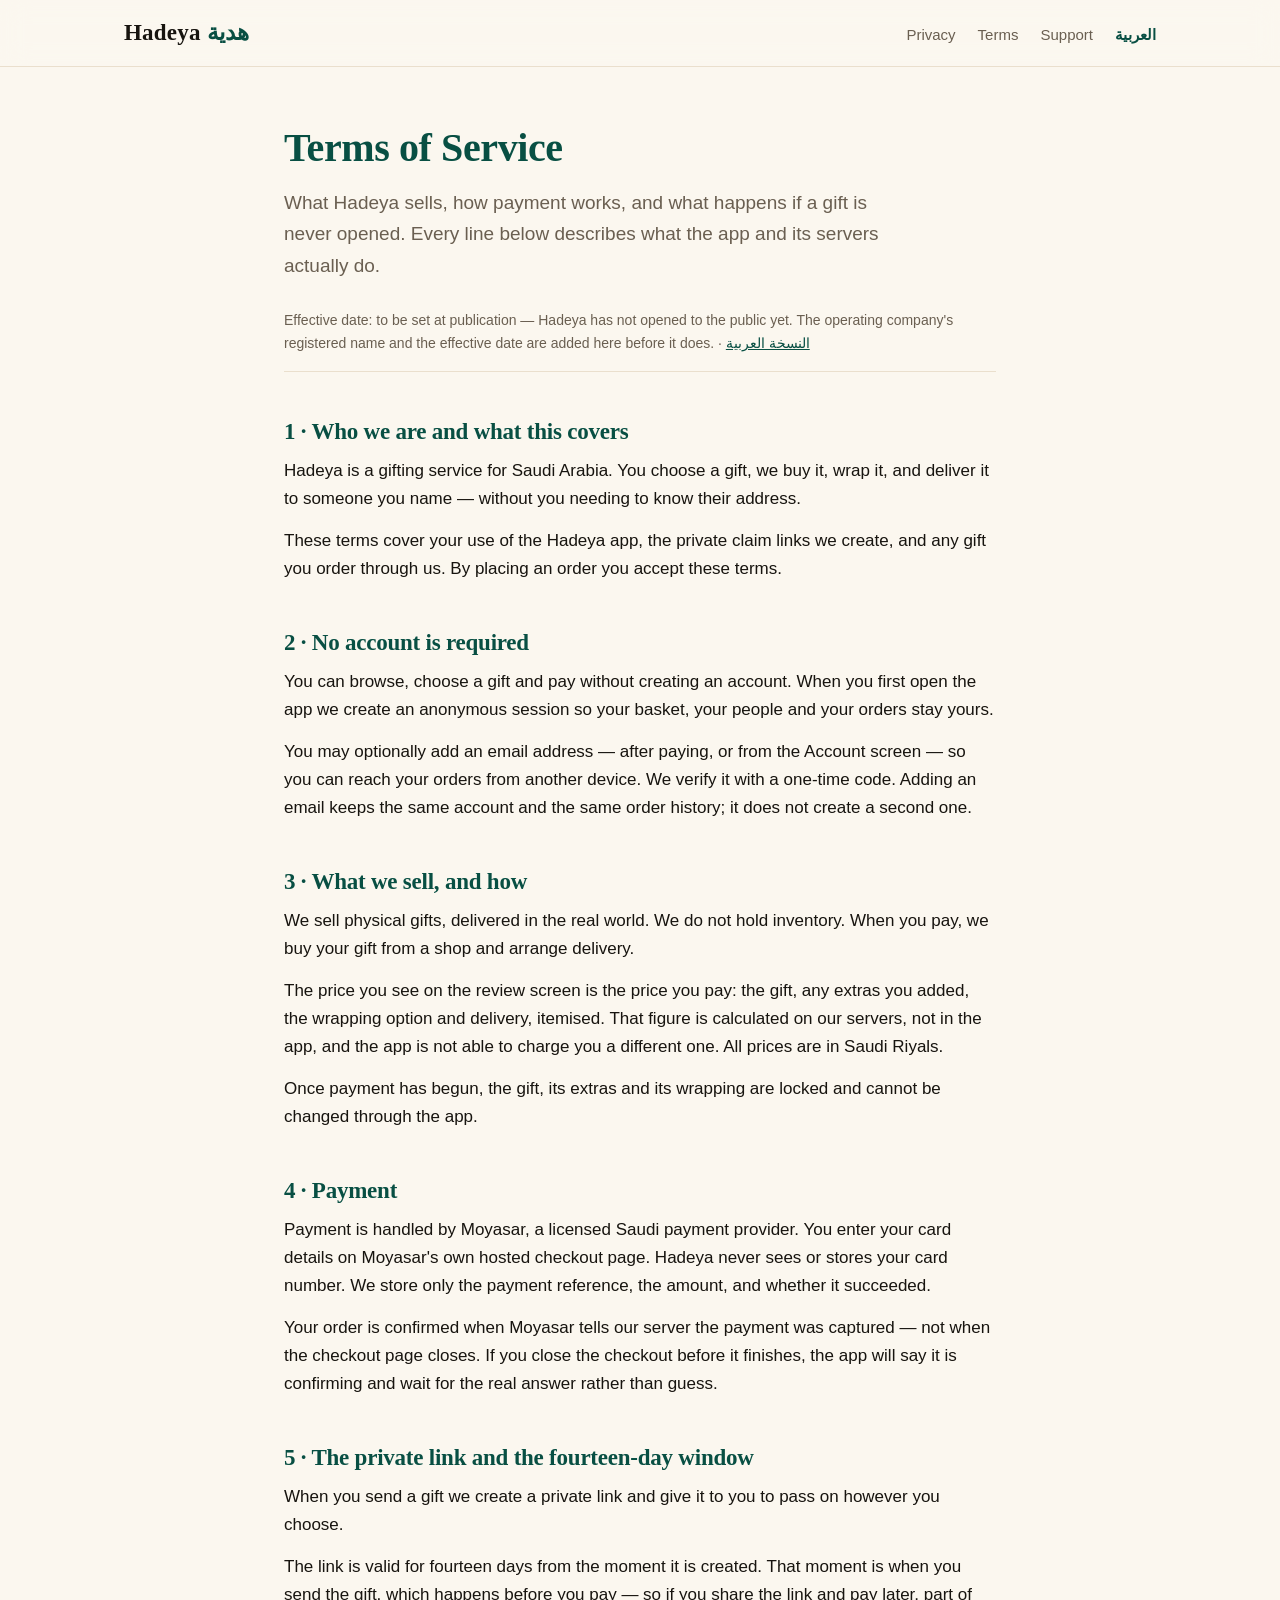
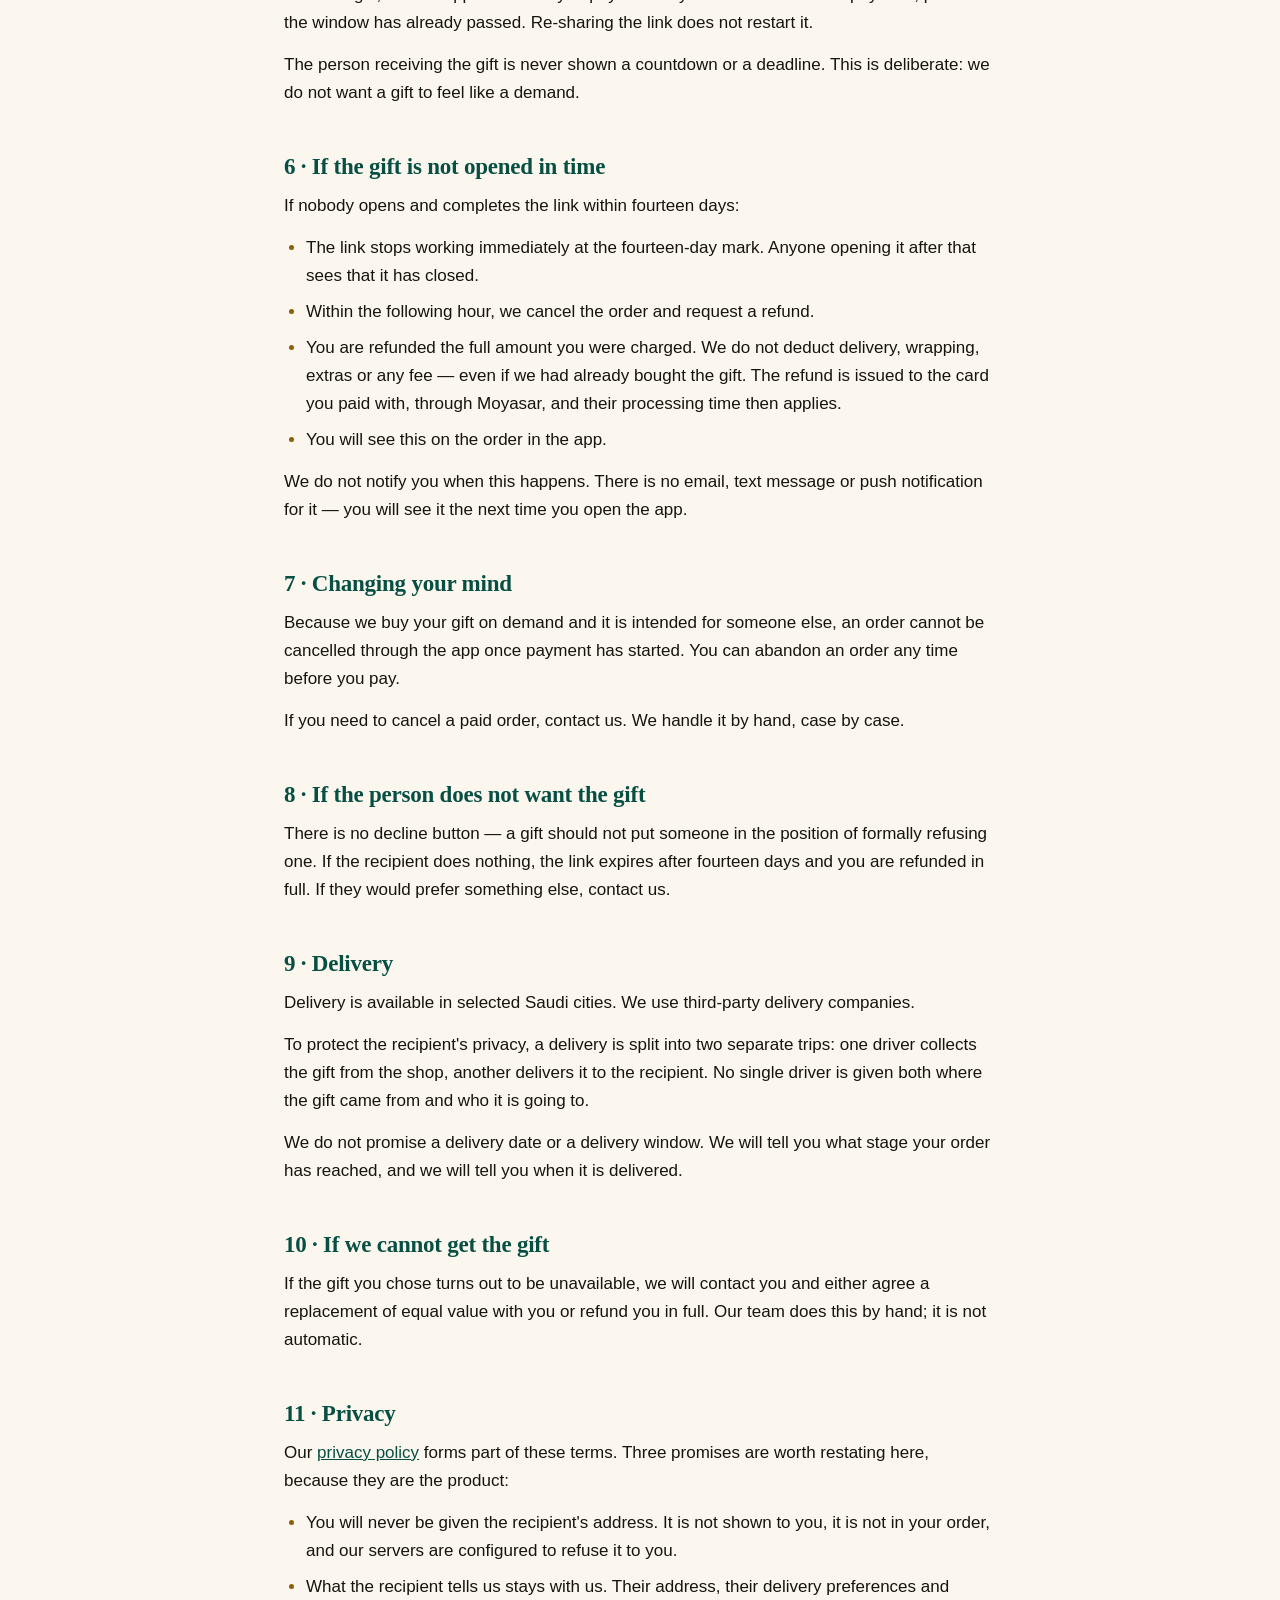
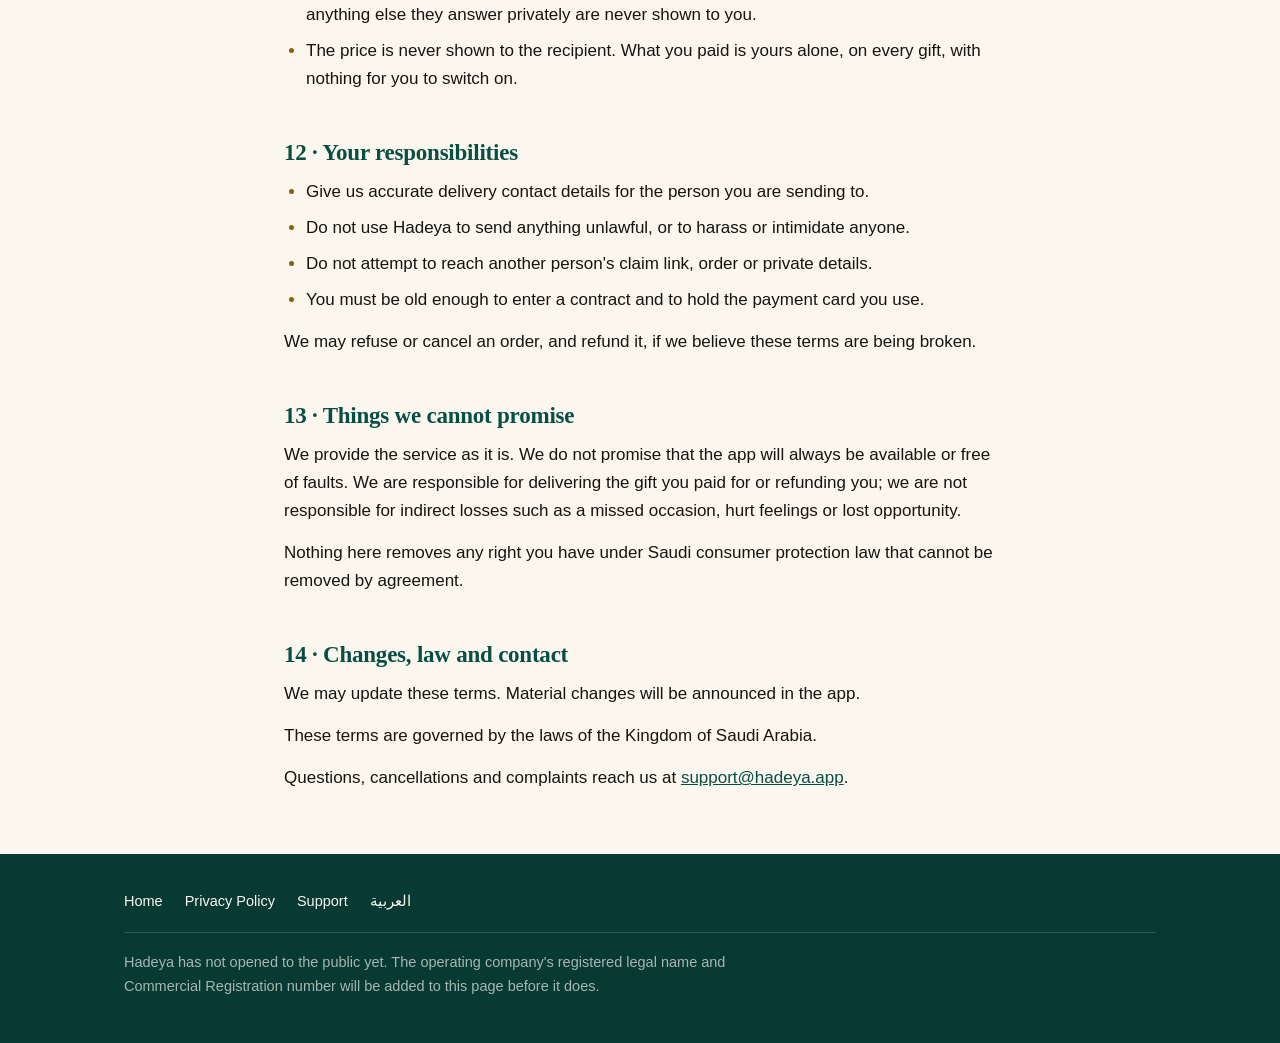
==== terms/index.html @ e58282f9 "Hadeya company site" ====
<!DOCTYPE html>
<html lang="en" dir="ltr">
<head>
<meta charset="utf-8">
<meta name="viewport" content="width=device-width, initial-scale=1">
<title>Terms of Service — Hadeya</title>
<meta name="description" content="What Hadeya sells, how payment works, and what happens if a gift is never opened.">
<link rel="stylesheet" href="/site.css">
<link rel="icon" href="/favicon.ico">
<link rel="alternate" hreflang="ar" href="/ar/terms/">
</head>
<body>
<header class="top">
  <div class="top-inner">
    <a class="brand" href="/">Hadeya <span class="ar-mark">هدية</span></a>
    <nav class="site-nav">
      <a href="/privacy/">Privacy</a>
      <a href="/terms/">Terms</a>
      <a href="/support/">Support</a>
      <a class="lang" href="/ar/terms/" lang="ar" dir="rtl">العربية</a>
    </nav>
  </div>
</header>

<main>
  <h1>Terms of Service</h1>
  <p class="lede">What Hadeya sells, how payment works, and what happens if a gift is never opened. Every line below describes what the app and its servers actually do.</p>
  <p class="doc-meta">Effective date: to be set at publication — Hadeya has not opened to the public yet. The operating company's registered name and the effective date are added here before it does. · <a href="/ar/terms/" lang="ar" dir="rtl">النسخة العربية</a></p>

  <h2>1 · Who we are and what this covers</h2>
  <p>Hadeya is a gifting service for Saudi Arabia. You choose a gift, we buy it, wrap it, and deliver it to someone you name — without you needing to know their address.</p>
  <p>These terms cover your use of the Hadeya app, the private claim links we create, and any gift you order through us. By placing an order you accept these terms.</p>

  <h2>2 · No account is required</h2>
  <p>You can browse, choose a gift and pay without creating an account. When you first open the app we create an anonymous session so your basket, your people and your orders stay yours.</p>
  <p>You may optionally add an email address — after paying, or from the Account screen — so you can reach your orders from another device. We verify it with a one-time code. Adding an email keeps the same account and the same order history; it does not create a second one.</p>

  <h2>3 · What we sell, and how</h2>
  <p>We sell physical gifts, delivered in the real world. We do not hold inventory. When you pay, we buy your gift from a shop and arrange delivery.</p>
  <p>The price you see on the review screen is the price you pay: the gift, any extras you added, the wrapping option and delivery, itemised. That figure is calculated on our servers, not in the app, and the app is not able to charge you a different one. All prices are in Saudi Riyals.</p>
  <p>Once payment has begun, the gift, its extras and its wrapping are locked and cannot be changed through the app.</p>

  <h2>4 · Payment</h2>
  <p>Payment is handled by Moyasar, a licensed Saudi payment provider. You enter your card details on Moyasar's own hosted checkout page. Hadeya never sees or stores your card number. We store only the payment reference, the amount, and whether it succeeded.</p>
  <p>Your order is confirmed when Moyasar tells our server the payment was captured — not when the checkout page closes. If you close the checkout before it finishes, the app will say it is confirming and wait for the real answer rather than guess.</p>

  <h2>5 · The private link and the fourteen-day window</h2>
  <p>When you send a gift we create a private link and give it to you to pass on however you choose.</p>
  <p>The link is valid for fourteen days from the moment it is created. That moment is when you send the gift, which happens before you pay — so if you share the link and pay later, part of the window has already passed. Re-sharing the link does not restart it.</p>
  <p>The person receiving the gift is never shown a countdown or a deadline. This is deliberate: we do not want a gift to feel like a demand.</p>

  <h2>6 · If the gift is not opened in time</h2>
  <p>If nobody opens and completes the link within fourteen days:</p>
  <ul>
    <li>The link stops working immediately at the fourteen-day mark. Anyone opening it after that sees that it has closed.</li>
    <li>Within the following hour, we cancel the order and request a refund.</li>
    <li>You are refunded the full amount you were charged. We do not deduct delivery, wrapping, extras or any fee — even if we had already bought the gift. The refund is issued to the card you paid with, through Moyasar, and their processing time then applies.</li>
    <li>You will see this on the order in the app.</li>
  </ul>
  <p>We do not notify you when this happens. There is no email, text message or push notification for it — you will see it the next time you open the app.</p>

  <h2>7 · Changing your mind</h2>
  <p>Because we buy your gift on demand and it is intended for someone else, an order cannot be cancelled through the app once payment has started. You can abandon an order any time before you pay.</p>
  <p>If you need to cancel a paid order, contact us. We handle it by hand, case by case.</p>

  <h2>8 · If the person does not want the gift</h2>
  <p>There is no decline button — a gift should not put someone in the position of formally refusing one. If the recipient does nothing, the link expires after fourteen days and you are refunded in full. If they would prefer something else, contact us.</p>

  <h2>9 · Delivery</h2>
  <p>Delivery is available in selected Saudi cities. We use third-party delivery companies.</p>
  <p>To protect the recipient's privacy, a delivery is split into two separate trips: one driver collects the gift from the shop, another delivers it to the recipient. No single driver is given both where the gift came from and who it is going to.</p>
  <p>We do not promise a delivery date or a delivery window. We will tell you what stage your order has reached, and we will tell you when it is delivered.</p>

  <h2>10 · If we cannot get the gift</h2>
  <p>If the gift you chose turns out to be unavailable, we will contact you and either agree a replacement of equal value with you or refund you in full. Our team does this by hand; it is not automatic.</p>

  <h2>11 · Privacy</h2>
  <p>Our <a href="/privacy/">privacy policy</a> forms part of these terms. Three promises are worth restating here, because they are the product:</p>
  <ul>
    <li>You will never be given the recipient's address. It is not shown to you, it is not in your order, and our servers are configured to refuse it to you.</li>
    <li>What the recipient tells us stays with us. Their address, their delivery preferences and anything else they answer privately are never shown to you.</li>
    <li>The price is never shown to the recipient. What you paid is yours alone, on every gift, with nothing for you to switch on.</li>
  </ul>

  <h2>12 · Your responsibilities</h2>
  <ul>
    <li>Give us accurate delivery contact details for the person you are sending to.</li>
    <li>Do not use Hadeya to send anything unlawful, or to harass or intimidate anyone.</li>
    <li>Do not attempt to reach another person's claim link, order or private details.</li>
    <li>You must be old enough to enter a contract and to hold the payment card you use.</li>
  </ul>
  <p>We may refuse or cancel an order, and refund it, if we believe these terms are being broken.</p>

  <h2>13 · Things we cannot promise</h2>
  <p>We provide the service as it is. We do not promise that the app will always be available or free of faults. We are responsible for delivering the gift you paid for or refunding you; we are not responsible for indirect losses such as a missed occasion, hurt feelings or lost opportunity.</p>
  <p>Nothing here removes any right you have under Saudi consumer protection law that cannot be removed by agreement.</p>

  <h2>14 · Changes, law and contact</h2>
  <p>We may update these terms. Material changes will be announced in the app.</p>
  <p>These terms are governed by the laws of the Kingdom of Saudi Arabia.</p>
  <p>Questions, cancellations and complaints reach us at <a href="mailto:support@hadeya.app?subject=Hadeya%20%E2%80%94%20a%20question%20about%20the%20privacy%20policy%20or%20the%20terms">support@hadeya.app</a>.</p>
</main>

<footer>
  <div class="foot-inner">
    <nav>
      <a href="/">Home</a>
      <a href="/privacy/">Privacy Policy</a>
      <a href="/support/">Support</a>
      <a href="/ar/terms/" lang="ar" dir="rtl">العربية</a>
    </nav>
    <p class="legal-pending">Hadeya has not opened to the public yet. The operating company's registered legal name and Commercial Registration number will be added to this page before it does.</p>
  </div>
</footer>
</body>
</html>
---- site.css ----
/* Hadeya — company site stylesheet.
   Palette mirrors app/src/ui/tokens/colors.ts (the app's single source of color truth):
   ivory #FBF7EF · paper #FFFDF8 · ink #17140F · green #084F43 · green-deep #063A32 ·
   gold #D49A2A · on-gold #402C04 · deep-gold text #8A5F08 · moonlight #EFE3C0 ·
   wrap Signature cream #F3E9D2 × deep-gold ribbon #B98A36.
   Gold appears ONLY on the one primary action per page (gold role rule).
   No pure #FFFFFF surfaces. No external fonts, no scripts, no tracking.
   Logical properties throughout so the same sheet serves LTR and RTL. */

:root {
  --bg: #fbf7ef;          /* ivory  — app `background` (light) */
  --surface: #fffdf8;     /* paper  — app `surface` */
  --sunken: #f3ecdd;
  --ink: #17140f;
  --muted: #6a5f51;
  --line: #eadfcd;
  --line-strong: #dbcbaf;
  --green: #084f43;
  --green-deep: #063a32;
  --green-soft: #d9f2df;
  --gold: #d49a2a;
  --gold-pressed: #b98a36;
  --on-gold: #402c04;
  --gold-text: #8a5f08;   /* small gold-colored text on light fills */
  --moonlight: #efe3c0;   /* reveal-only pale cream-gold — content, never the action gold */
  --wrap-box: #f3e9d2;    /* wrap Signature: cream box */
  --wrap-ribbon: #b98a36; /* wrap Signature: deep-gold ribbon */
  --header-veil: rgba(251, 247, 239, 0.88);
  --stage: var(--green);
  --stage-deep: var(--green-deep);
  --on-stage: #fbf7ef;
  --on-stage-soft: rgba(251, 247, 239, 0.84);
  --on-stage-faint: rgba(251, 247, 239, 0.66);
  --stage-line: rgba(251, 247, 239, 0.16);
  --shadow-soft: 0 1px 2px rgba(23, 20, 15, 0.04), 0 12px 32px rgba(23, 20, 15, 0.06);
  --shadow-stage: 0 24px 60px rgba(6, 58, 50, 0.22);
  --serif: Georgia, "Times New Roman", serif;
  --sans: -apple-system, BlinkMacSystemFont, "Segoe UI", Roboto, "Helvetica Neue",
    Arial, "Noto Sans Arabic", "Segoe UI Arabic", sans-serif;
}

@media (prefers-color-scheme: dark) {
  :root {
    --bg: #141210;
    --surface: #1e1b16;
    --sunken: #100e0c;
    --ink: #fbf7ef;
    --muted: #b7ac9a;
    --line: #322c22;
    --line-strong: #453d30;
    --green: #5bc2a2;
    --green-deep: #084f43;
    --green-soft: #163229;
    --gold: #e3b24c;
    --gold-pressed: #c99b36;
    --on-gold: #2a1d04;
    --gold-text: #e3b24c;
    --moonlight: #f0e6c8;
    --wrap-box: #efe3c0;
    --wrap-ribbon: #b98a36;
    --header-veil: rgba(20, 18, 16, 0.88);
    --stage: #084f43;        /* the stage keeps the deep brand green in the dark */
    --stage-deep: #063a32;
    --on-stage: #fbf7ef;
    --on-stage-soft: rgba(251, 247, 239, 0.84);
    --on-stage-faint: rgba(251, 247, 239, 0.66);
    --stage-line: rgba(251, 247, 239, 0.16);
    --shadow-soft: 0 1px 2px rgba(0, 0, 0, 0.3), 0 12px 32px rgba(0, 0, 0, 0.25);
    --shadow-stage: 0 24px 60px rgba(0, 0, 0, 0.45);
  }
}

* { box-sizing: border-box; }

html {
  height: 100%;
  scroll-behavior: smooth;
}

@media (prefers-reduced-motion: reduce) {
  html { scroll-behavior: auto; }
  *, *::before, *::after { transition-duration: 0.01ms !important; }
}

body {
  margin: 0;
  min-height: 100vh;
  display: flex;
  flex-direction: column;
  background: var(--bg);
  color: var(--ink);
  font-family: var(--sans);
  font-size: 17px;
  line-height: 1.65;
  -webkit-font-smoothing: antialiased;
  text-rendering: optimizeLegibility;
}

::selection { background: var(--green-soft); color: var(--ink); }

a { color: var(--green); }

a:focus-visible,
button:focus-visible {
  outline: 2px solid var(--green);
  outline-offset: 3px;
  border-radius: 4px;
}

/* ---------- header ---------- */

.top {
  position: sticky;
  top: 0;
  z-index: 30;
  background: var(--header-veil);
  -webkit-backdrop-filter: blur(14px);
  backdrop-filter: blur(14px);
  border-bottom: 1px solid var(--line);
}

.top-inner {
  max-width: 1080px;
  margin: 0 auto;
  padding: 14px 24px;
  display: flex;
  align-items: baseline;
  justify-content: space-between;
  gap: 16px;
  flex-wrap: wrap;
}

.brand {
  text-decoration: none;
  color: var(--ink);
  font-family: var(--serif);
  font-size: 23px;
  font-weight: 600;
  letter-spacing: 0.01em;
}

.brand .ar-mark {
  color: var(--green);
  font-weight: 600;
}

nav.site-nav {
  display: flex;
  gap: 22px;
  align-items: baseline;
  flex-wrap: wrap;
}

nav.site-nav a {
  color: var(--muted);
  text-decoration: none;
  font-size: 15px;
  transition: color 180ms ease;
}

nav.site-nav a:hover,
nav.site-nav a:focus-visible {
  color: var(--green);
}

nav.site-nav a.lang {
  color: var(--green);
  font-weight: 600;
}

/* ---------- document layout (legal pages) ---------- */

main {
  max-width: 760px;
  margin: 0 auto;
  padding: 56px 24px 48px;
}

h1, h2, h3 {
  font-family: var(--serif);
  font-weight: 600;
  color: var(--green);
  line-height: 1.25;
  letter-spacing: -0.01em;
}

h1 { font-size: clamp(30px, 4.5vw, 40px); margin: 0 0 14px; }
h2 { font-size: 23px; margin: 46px 0 10px; }
h3 { font-size: 18px; margin: 28px 0 8px; }

p { margin: 0 0 14px; }

.lede {
  font-size: 19px;
  color: var(--muted);
  margin-bottom: 28px;
  max-width: 60ch;
}

ul, ol { padding-inline-start: 22px; margin: 0 0 14px; }
li { margin-bottom: 8px; }
li::marker { color: var(--gold-text); }

hr {
  border: none;
  border-top: 1px solid var(--line);
  margin: 40px 0;
}

.doc-meta {
  font-size: 14px;
  color: var(--muted);
  border-bottom: 1px solid var(--line);
  padding-bottom: 16px;
  margin-bottom: 8px;
}

.card {
  background: var(--surface);
  border: 1px solid var(--line);
  border-radius: 18px;
  padding: 24px 26px;
  margin: 24px 0;
  box-shadow: var(--shadow-soft);
}

.card h2, .card h3 { margin-top: 0; }

/* Pending-detail placeholder — template voice, visibly unfinished on purpose. */
.placeholder {
  border: 1px dashed var(--line-strong);
  border-radius: 12px;
  background: var(--sunken);
  color: var(--muted);
  font-size: 15px;
  padding: 16px 20px;
  margin: 16px 0;
}

.contact-line {
  font-size: 15px;
  color: var(--muted);
  letter-spacing: 0.01em;
}

[dir="rtl"] .contact-line { text-align: right; }

/* The single gold action per page. */
.btn-gold {
  display: inline-block;
  background: var(--gold);
  color: var(--on-gold);
  font-weight: 600;
  font-size: 16px;
  text-decoration: none;
  padding: 14px 30px;
  border-radius: 999px;
  margin: 6px 0 10px;
  box-shadow: 0 1px 2px rgba(64, 44, 4, 0.18), 0 8px 24px rgba(212, 154, 42, 0.28);
  transition: background 180ms ease, box-shadow 180ms ease;
}

.btn-gold:hover,
.btn-gold:focus-visible {
  background: var(--gold-pressed);
  box-shadow: 0 1px 2px rgba(64, 44, 4, 0.18), 0 4px 14px rgba(212, 154, 42, 0.24);
}

/* ---------- home page ---------- */

main.home {
  max-width: none;
  padding: 0;
}

.wrap {
  max-width: 1080px;
  margin: 0 auto;
  padding-inline: 24px;
}

/* hero */

.hero {
  padding-block: clamp(48px, 8vw, 96px) clamp(40px, 6vw, 72px);
  display: grid;
  grid-template-columns: minmax(0, 1.05fr) minmax(0, 0.95fr);
  gap: clamp(32px, 5vw, 64px);
  align-items: center;
}

.eyebrow {
  font-size: 13px;
  font-weight: 600;
  letter-spacing: 0.14em;
  text-transform: uppercase;
  color: var(--gold-text);
  margin: 0 0 16px;
}

[dir="rtl"] .eyebrow { letter-spacing: 0.04em; }

.hero h1 {
  font-size: clamp(36px, 5vw, 54px);
  line-height: 1.12;
  letter-spacing: -0.015em;
  margin: 0 0 18px;
}

.hero .lede {
  font-size: clamp(18px, 2vw, 20px);
  margin-bottom: 30px;
}

.hero-cta {
  display: flex;
  align-items: center;
  gap: 20px;
  flex-wrap: wrap;
  margin-bottom: 14px;
}

.hero-cta .btn-gold { margin: 0; }

.soon-note {
  font-size: 15px;
  color: var(--muted);
  margin: 0;
}

.cities-line {
  display: flex;
  align-items: center;
  gap: 10px;
  font-size: 15px;
  color: var(--muted);
  margin: 18px 0 0;
}

.city-chip {
  display: inline-block;
  background: var(--sunken);
  border: 1px solid var(--line);
  color: var(--green);
  font-size: 14px;
  font-weight: 600;
  border-radius: 999px;
  padding: 4px 14px;
}

/* the gift stage — deep-green panel, wrapped-gift mark as the subject */

.hero-stage {
  background: radial-gradient(120% 100% at 50% 0%, var(--stage) 0%, var(--stage-deep) 100%);
  border-radius: 28px;
  padding: clamp(32px, 4vw, 52px) 32px;
  text-align: center;
  box-shadow: var(--shadow-stage);
}

.hero-stage svg {
  display: block;
  width: min(240px, 60%);
  height: auto;
  margin: 0 auto 22px;
}

.stage-caption {
  font-family: var(--serif);
  font-size: 19px;
  color: var(--moonlight);
  margin: 0 0 6px;
}

.stage-sub {
  font-size: 14.5px;
  color: var(--on-stage-faint);
  margin: 0;
}

/* sections */

.section { padding-block: clamp(36px, 5vw, 56px); }

.section-head { max-width: 640px; margin-bottom: 32px; }
.section-head h2 { font-size: clamp(26px, 3vw, 32px); margin: 0 0 10px; }
.section-head p { color: var(--muted); margin: 0; }

.how-grid {
  display: grid;
  grid-template-columns: repeat(auto-fit, minmax(230px, 1fr));
  gap: 16px;
}

.step-card {
  background: var(--surface);
  border: 1px solid var(--line);
  border-radius: 20px;
  padding: 26px 24px;
  box-shadow: var(--shadow-soft);
}

.step-num {
  width: 38px;
  height: 38px;
  border-radius: 50%;
  border: 1px solid var(--line-strong);
  background: var(--sunken);
  color: var(--green);
  font-family: var(--serif);
  font-size: 18px;
  display: flex;
  align-items: center;
  justify-content: center;
  margin-bottom: 16px;
}

.step-card h3 { margin: 0 0 8px; font-size: 18.5px; }
.step-card p { margin: 0; font-size: 15.5px; color: var(--muted); }

/* promises — deep-green panel */

.promises {
  background: radial-gradient(140% 120% at 50% -20%, var(--stage) 0%, var(--stage-deep) 100%);
  border-radius: 28px;
  padding: clamp(32px, 4.5vw, 56px);
  color: var(--on-stage);
  box-shadow: var(--shadow-stage);
}

.promises .section-head { margin-bottom: 28px; }
.promises .section-head h2 { color: var(--moonlight); }
.promises .section-head p { color: var(--on-stage-soft); }

.promise-grid {
  display: grid;
  grid-template-columns: repeat(auto-fit, minmax(230px, 1fr));
  gap: 28px;
}

.promise h3 {
  color: var(--moonlight);
  font-size: 19px;
  margin: 0 0 8px;
  padding-top: 14px;
  border-top: 1px solid var(--stage-line);
}

.promise p { margin: 0; font-size: 15.5px; color: var(--on-stage-soft); }

/* the app */

.app-card {
  background: var(--surface);
  border: 1px solid var(--line);
  border-radius: 24px;
  padding: clamp(28px, 4vw, 44px);
  box-shadow: var(--shadow-soft);
  display: grid;
  grid-template-columns: minmax(0, 1.4fr) minmax(0, 1fr);
  gap: clamp(24px, 4vw, 48px);
  align-items: center;
}

.app-card h2 { margin: 0 0 12px; font-size: clamp(24px, 3vw, 30px); }
.app-card p { color: var(--muted); margin: 0 0 12px; }
.app-card p:last-child { margin-bottom: 0; }

.app-facts { border-inline-start: 1px solid var(--line); padding-inline-start: clamp(24px, 3vw, 40px); }

.app-facts dt {
  font-size: 13px;
  font-weight: 600;
  letter-spacing: 0.1em;
  text-transform: uppercase;
  color: var(--gold-text);
  margin-bottom: 4px;
}

[dir="rtl"] .app-facts dt { letter-spacing: 0.03em; }

.app-facts dd {
  margin: 0 0 18px;
  font-size: 16px;
  color: var(--ink);
}

.app-facts dd:last-child { margin-bottom: 0; }

/* contact close */

.contact-close {
  text-align: center;
  padding-block: clamp(40px, 6vw, 72px);
}

.contact-close h2 { margin: 0 0 10px; font-size: clamp(24px, 3vw, 30px); }
.contact-close p { color: var(--muted); margin: 0 0 6px; }

.contact-close .mail-link {
  font-family: var(--serif);
  font-size: 21px;
  color: var(--green);
  text-decoration-thickness: 1px;
  text-underline-offset: 4px;
}

/* ---------- 404 ---------- */

main.notfound {
  text-align: center;
  padding-block: clamp(72px, 12vw, 140px);
}

main.notfound .lede { margin-inline: auto; }

/* ---------- footer ---------- */

footer {
  background: var(--stage-deep);
  color: var(--on-stage-faint);
  margin-top: auto; /* short pages: footer sits at the viewport bottom */
}

.foot-inner {
  max-width: 1080px;
  margin: 0 auto;
  padding: 36px 24px 44px;
  font-size: 14.5px;
}

.foot-inner nav {
  display: flex;
  gap: 22px;
  flex-wrap: wrap;
  margin-bottom: 18px;
  padding-bottom: 18px;
  border-bottom: 1px solid var(--stage-line);
}

.foot-inner a {
  color: var(--on-stage);
  text-decoration: none;
  transition: color 180ms ease;
}

.foot-inner a:hover,
.foot-inner a:focus-visible { color: var(--moonlight); outline-color: var(--moonlight); }

.legal-pending { max-width: 640px; margin: 0; }

/* ---------- responsive ---------- */

@media (max-width: 860px) {
  .hero { grid-template-columns: 1fr; }
  .hero-stage { order: -1; }
  .hero-stage svg { width: min(180px, 48%); margin-bottom: 16px; }
  .app-card { grid-template-columns: 1fr; }
  .app-facts {
    border-inline-start: none;
    border-top: 1px solid var(--line);
    padding-inline-start: 0;
    padding-top: 22px;
  }
}
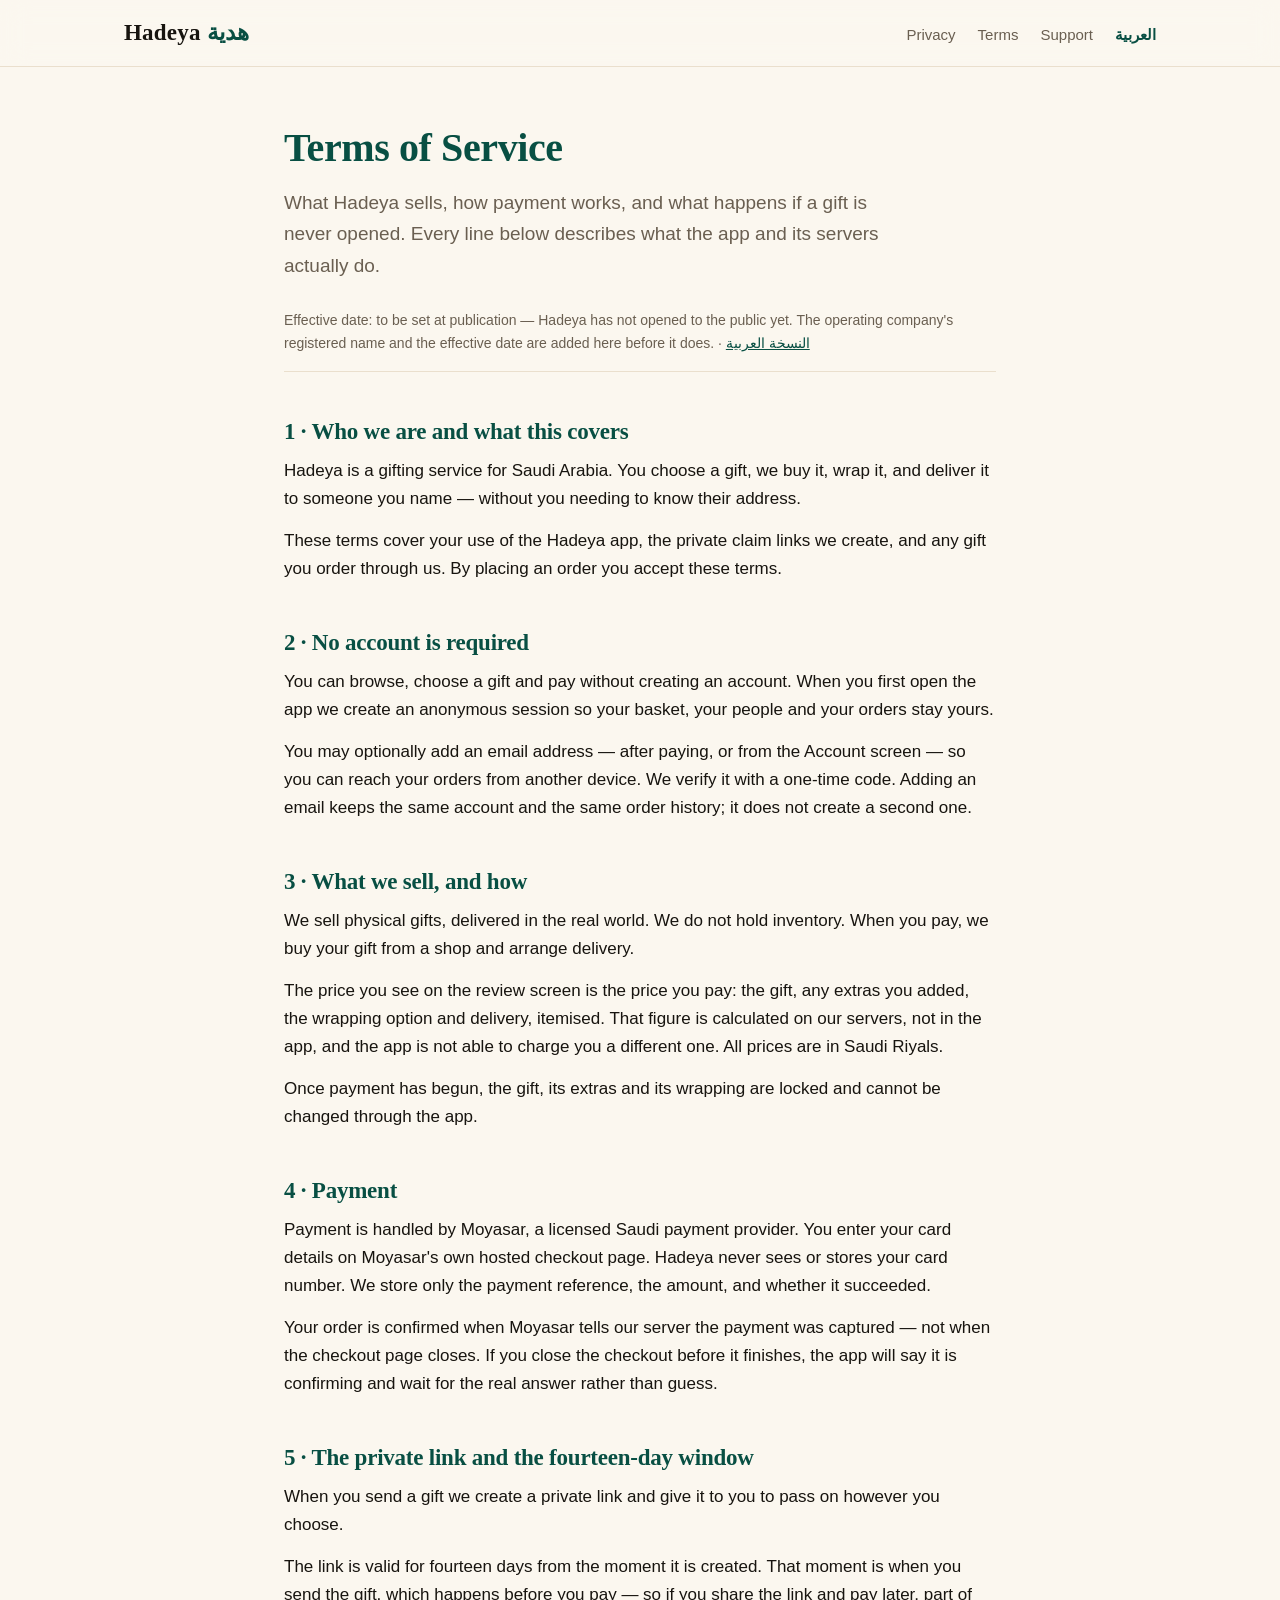
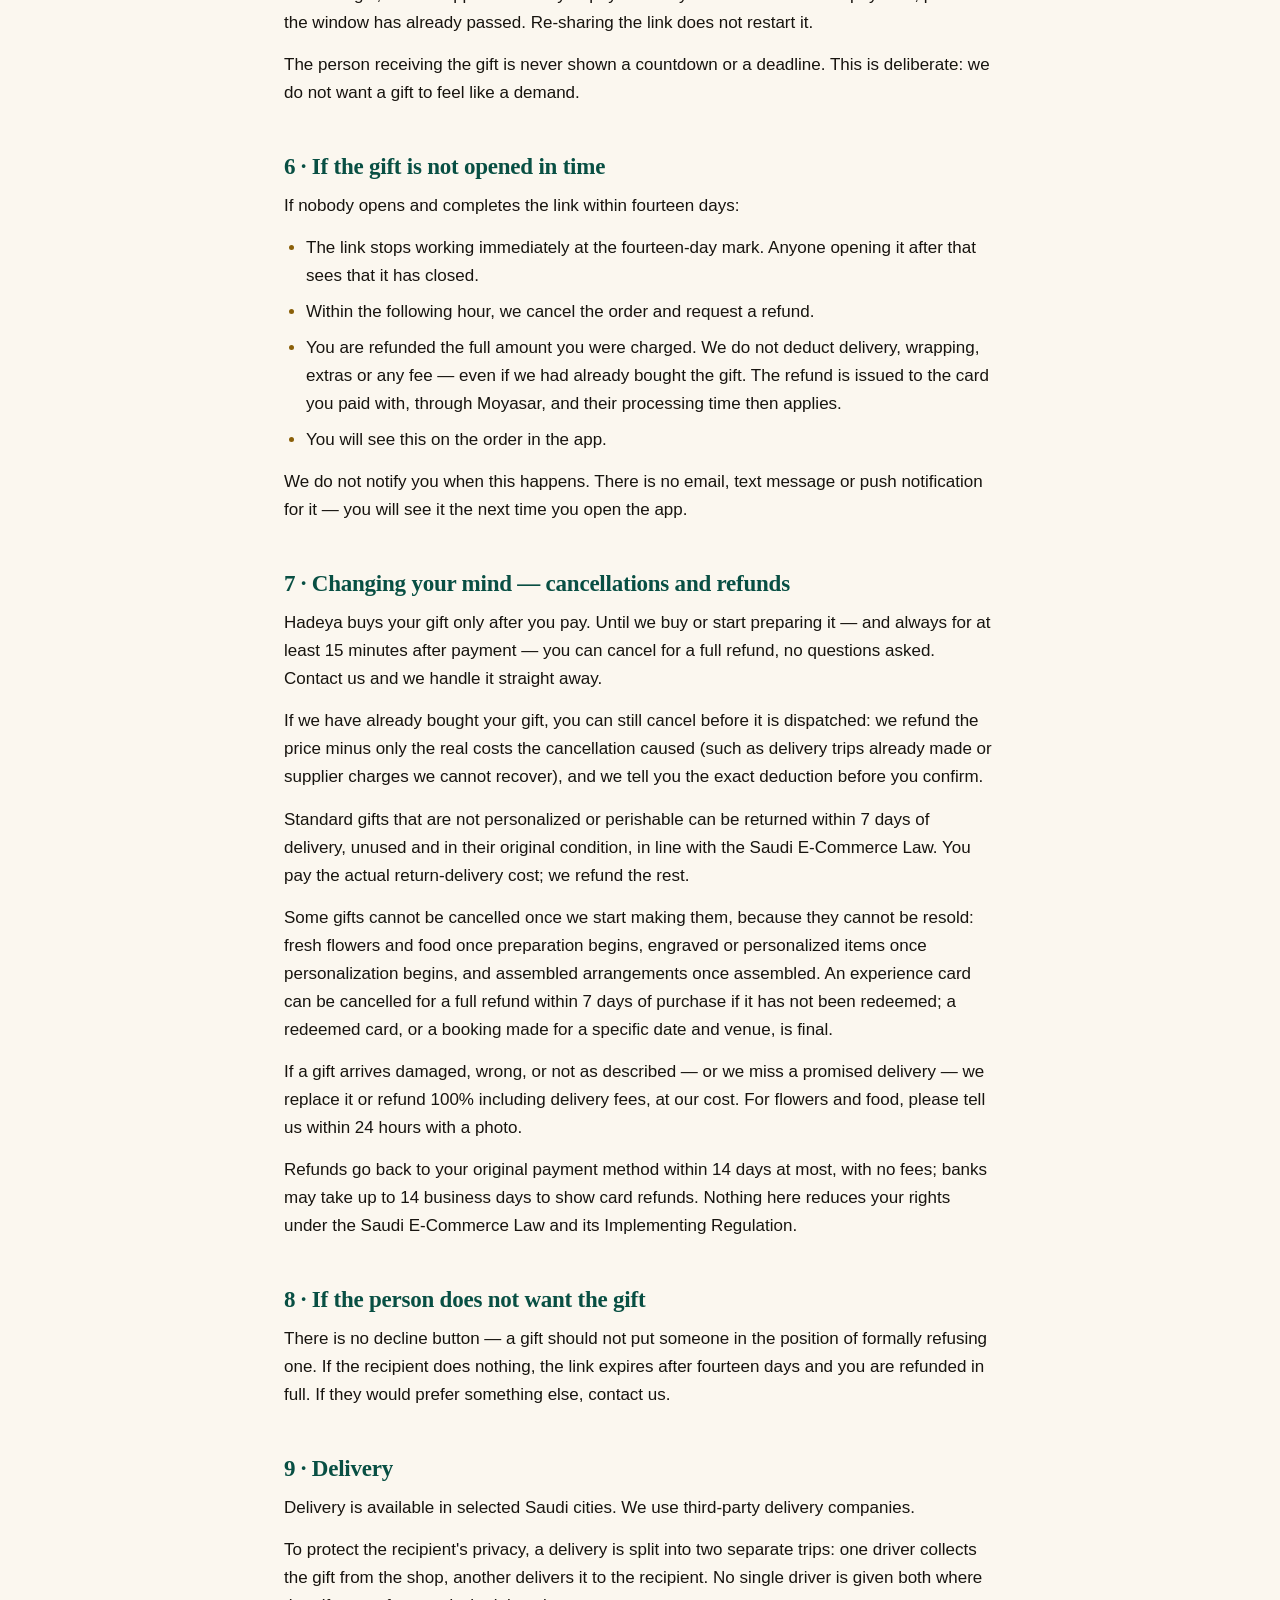
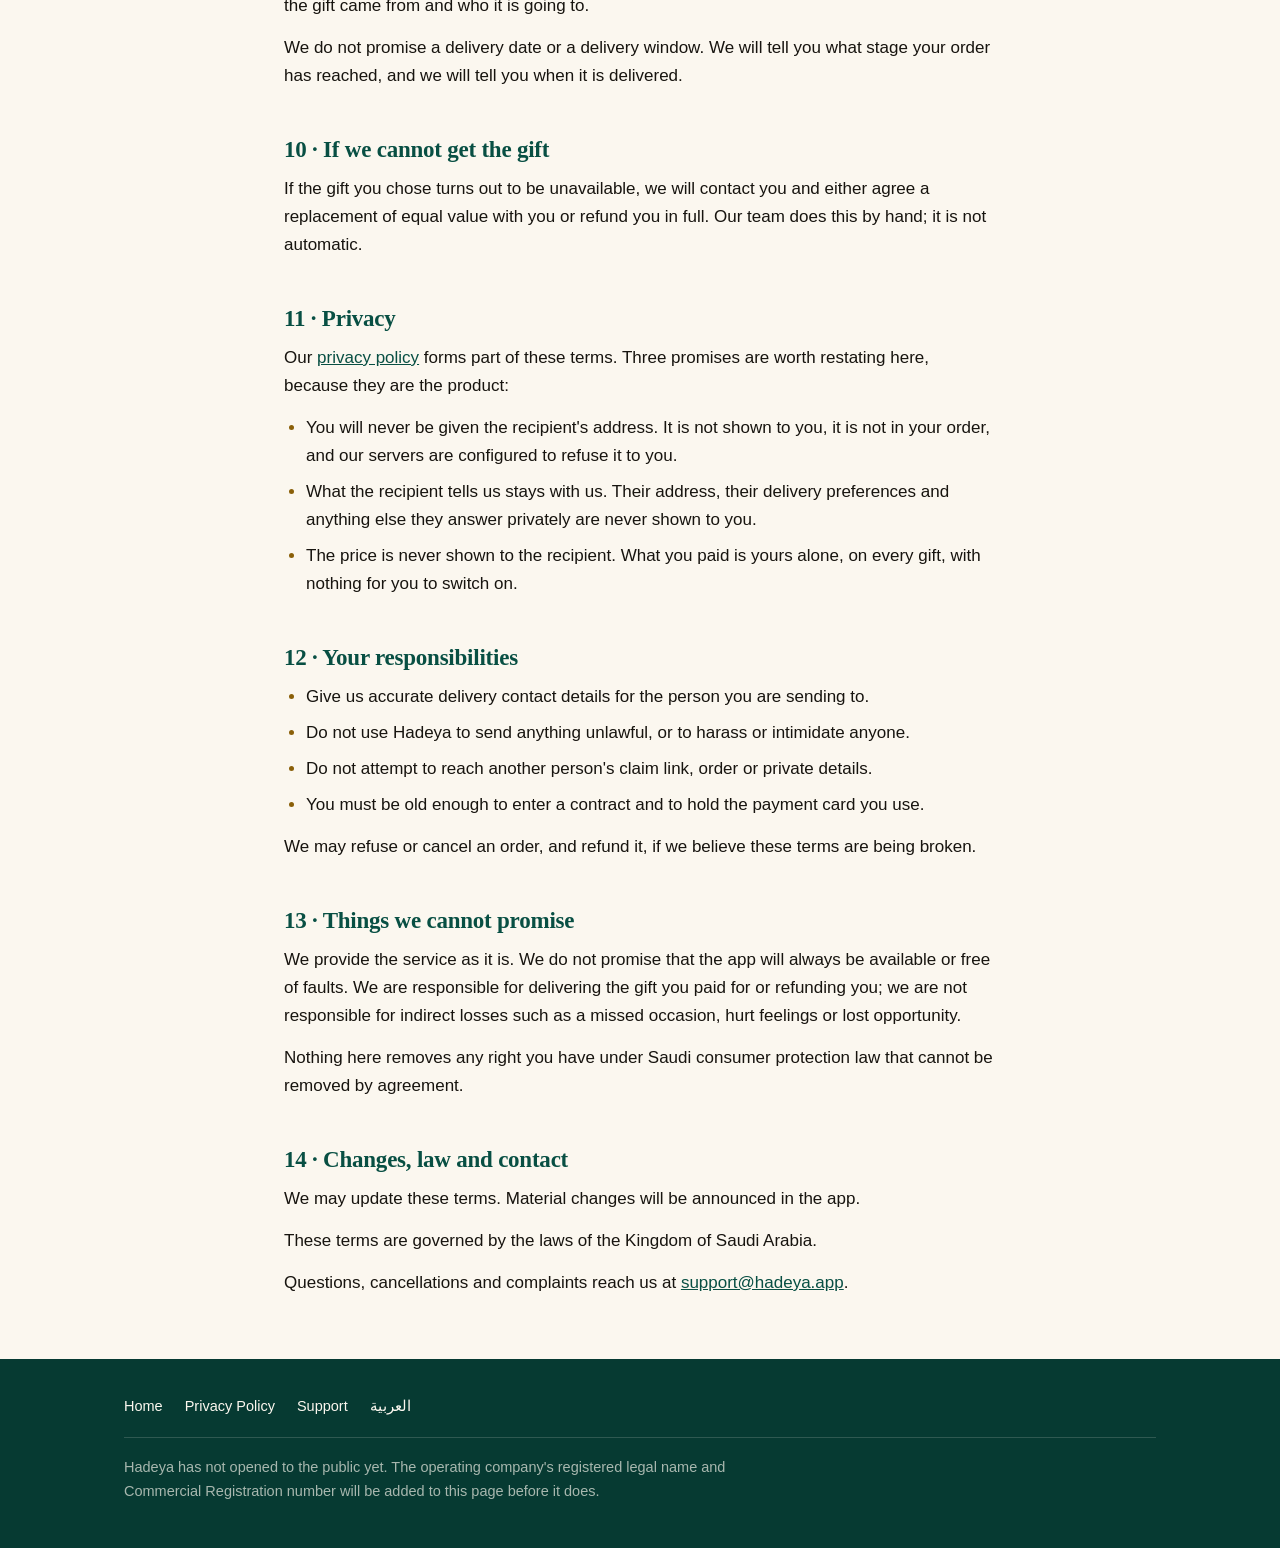
==== commit 9904f3f6: "Terms: lawful cancellations and refunds section (EN+AR, E-Commerce Law aligned)" ====
--- a/terms/index.html
+++ b/terms/index.html
@@ -59,9 +59,13 @@
   </ul>
   <p>We do not notify you when this happens. There is no email, text message or push notification for it — you will see it the next time you open the app.</p>
 
-  <h2>7 · Changing your mind</h2>
-  <p>Because we buy your gift on demand and it is intended for someone else, an order cannot be cancelled through the app once payment has started. You can abandon an order any time before you pay.</p>
-  <p>If you need to cancel a paid order, contact us. We handle it by hand, case by case.</p>
+  <h2>7 · Changing your mind — cancellations and refunds</h2>
+  <p>Hadeya buys your gift only after you pay. Until we buy or start preparing it — and always for at least 15 minutes after payment — you can cancel for a full refund, no questions asked. Contact us and we handle it straight away.</p>
+  <p>If we have already bought your gift, you can still cancel before it is dispatched: we refund the price minus only the real costs the cancellation caused (such as delivery trips already made or supplier charges we cannot recover), and we tell you the exact deduction before you confirm.</p>
+  <p>Standard gifts that are not personalized or perishable can be returned within 7 days of delivery, unused and in their original condition, in line with the Saudi E-Commerce Law. You pay the actual return-delivery cost; we refund the rest.</p>
+  <p>Some gifts cannot be cancelled once we start making them, because they cannot be resold: fresh flowers and food once preparation begins, engraved or personalized items once personalization begins, and assembled arrangements once assembled. An experience card can be cancelled for a full refund within 7 days of purchase if it has not been redeemed; a redeemed card, or a booking made for a specific date and venue, is final.</p>
+  <p>If a gift arrives damaged, wrong, or not as described — or we miss a promised delivery — we replace it or refund 100% including delivery fees, at our cost. For flowers and food, please tell us within 24 hours with a photo.</p>
+  <p>Refunds go back to your original payment method within 14 days at most, with no fees; banks may take up to 14 business days to show card refunds. Nothing here reduces your rights under the Saudi E-Commerce Law and its Implementing Regulation.</p>
 
   <h2>8 · If the person does not want the gift</h2>
   <p>There is no decline button — a gift should not put someone in the position of formally refusing one. If the recipient does nothing, the link expires after fourteen days and you are refunded in full. If they would prefer something else, contact us.</p>
